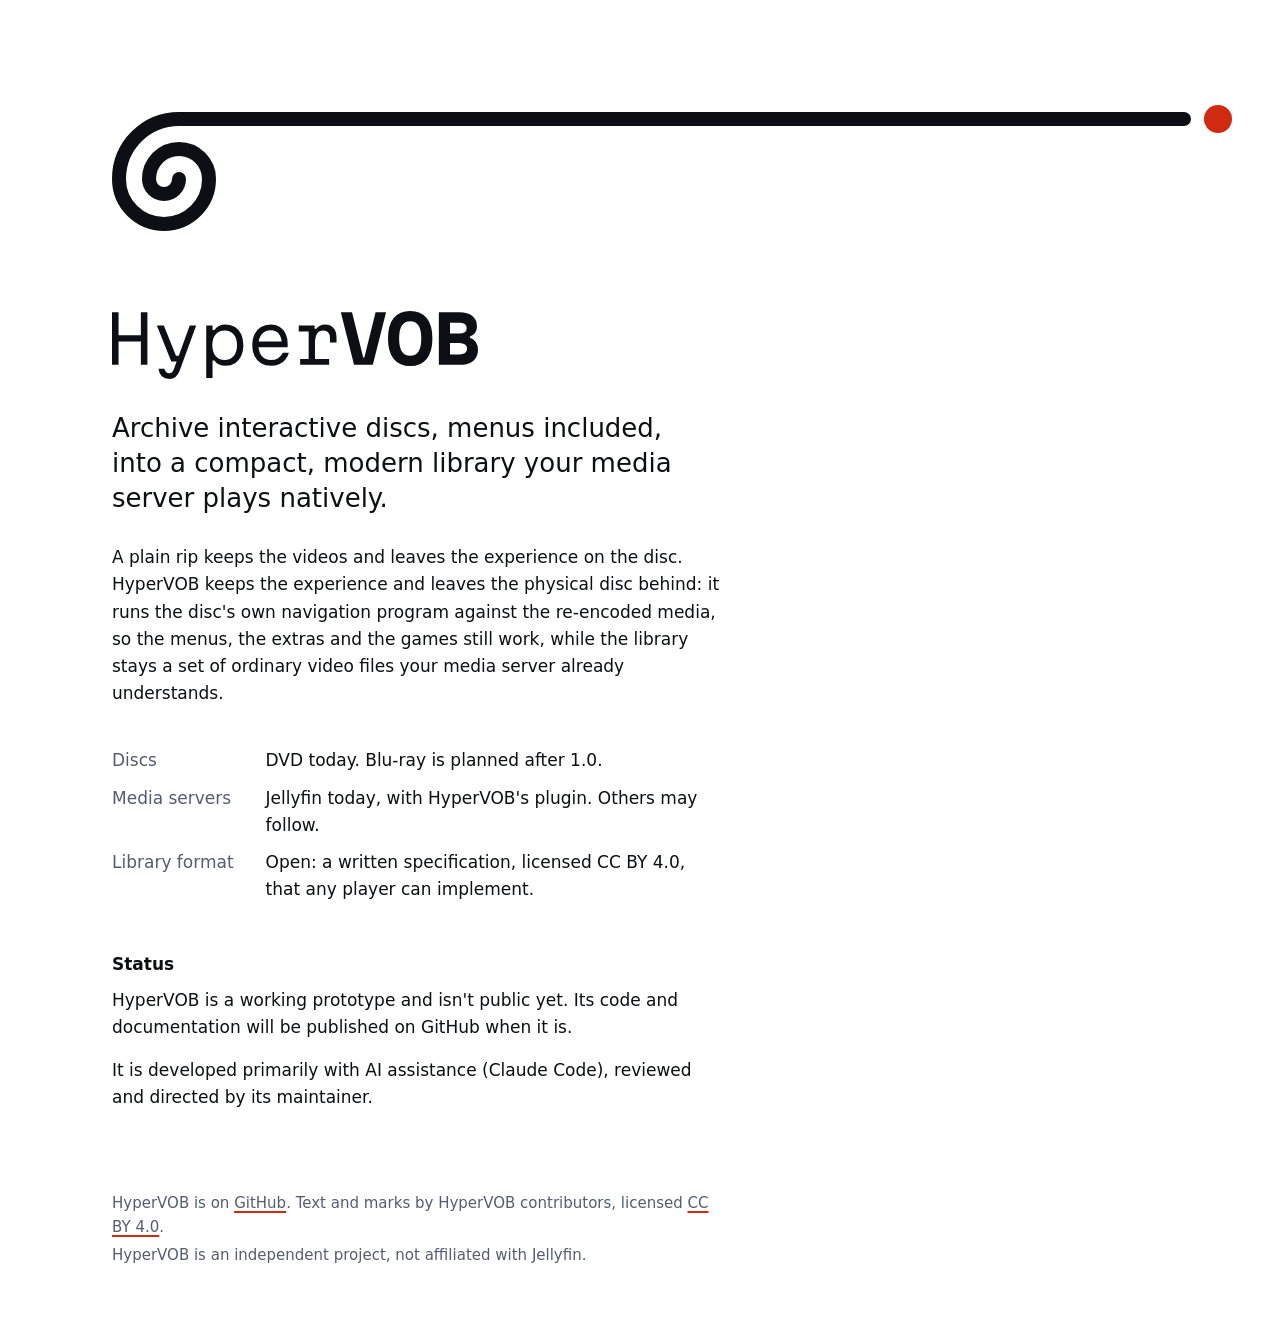
==== index.html @ 6cfd85b0 "feat: hypervob.media, HyperVOB's landing page One static page for GitHub Pages at the apex domain: t" ====
<!doctype html>
<!--
SPDX-FileCopyrightText: HyperVOB contributors
SPDX-License-Identifier: CC-BY-4.0
-->
<html lang="en-GB">
<head>
<meta charset="utf-8">
<meta http-equiv="Content-Security-Policy" content="default-src 'none'; img-src 'self'; style-src 'self'; base-uri 'none'; form-action 'none'">
<meta name="viewport" content="width=device-width, initial-scale=1">
<title>HyperVOB: archive interactive discs, menus included</title>
<meta name="description" content="Archive interactive discs, menus included, into a compact, modern library your media server plays natively.">
<link rel="canonical" href="https://hypervob.media/">
<meta name="color-scheme" content="light dark">
<meta name="theme-color" content="#0D0F14" media="(prefers-color-scheme: dark)">
<meta name="theme-color" content="#FFFFFF">
<link rel="icon" href="/assets/favicon.svg" type="image/svg+xml">
<link rel="stylesheet" href="/assets/site.css">
<meta property="og:type" content="website">
<meta property="og:site_name" content="HyperVOB">
<meta property="og:title" content="HyperVOB: the disc, unwound">
<meta property="og:description" content="Archive interactive discs, menus included, into a compact, modern library your media server plays natively.">
<meta property="og:url" content="https://hypervob.media/">
<meta property="og:image" content="https://hypervob.media/assets/social-preview.png">
<meta property="og:image:width" content="1280">
<meta property="og:image:height" content="640">
<meta property="og:image:alt" content="The HyperVOB mark and name, and the line: The disc, unwound.">
<meta name="twitter:card" content="summary_large_image">
</head>
<body>
<main class="page">
  <div class="track" aria-hidden="true">
    <svg class="track__spiral" viewBox="4.5 9.25 26.25 29.75" focusable="false">
      <path pathLength="1" d="M21.25 26A3.75 3.75 0 0 1 13.75 26A7.5 7.5 0 0 1 28.75 26A11.25 11.25 0 0 1 6.25 26A15 15 0 0 1 21.25 11L32 11"/>
    </svg>
    <div class="track__tail">
      <div class="track__run"></div>
      <div class="track__spot"></div>
    </div>
  </div>

  <h1 class="name">
    <picture>
      <source srcset="/assets/wordmark-on-dark.svg" media="(prefers-color-scheme: dark)">
      <img src="/assets/wordmark-on-light.svg" alt="HyperVOB" width="538" height="100">
    </picture>
  </h1>

  <p class="lead">Archive interactive discs, menus included, into a compact, modern library
  your media server plays natively.</p>

  <p>A plain rip keeps the videos and leaves the experience on the disc. HyperVOB keeps the
  experience and leaves the physical disc behind: it runs the disc's own navigation program
  against the re-encoded media, so the menus, the extras and the games still work, while
  the library stays a set of ordinary video files your media server already
  understands.</p>

  <dl class="facts">
    <dt>Discs</dt>
    <dd>DVD today. Blu-ray is planned after 1.0.</dd>
    <dt>Media servers</dt>
    <dd>Jellyfin today, with HyperVOB's plugin. Others may follow.</dd>
    <dt>Library format</dt>
    <dd>Open: a written specification, licensed CC BY 4.0, that any player can implement.</dd>
  </dl>

  <h2>Status</h2>
  <p>HyperVOB is a working prototype and isn't public yet. Its code and documentation will
  be published on GitHub when it is.</p>
  <p>It is developed primarily with AI assistance (Claude Code), reviewed and directed by
  its maintainer.</p>
</main>

<footer class="page page--footer">
  <p>HyperVOB is on <a href="https://github.com/HyperVOB">GitHub</a>. Text and marks by
  HyperVOB contributors, licensed
  <a href="https://creativecommons.org/licenses/by/4.0/">CC BY 4.0</a>.</p>
  <p>HyperVOB is an independent project, not affiliated with Jellyfin.</p>
</footer>
</body>
</html>
---- assets/site.css ----
/*
SPDX-FileCopyrightText: HyperVOB contributors
SPDX-License-Identifier: CC-BY-4.0

hypervob.media. Colours from the HyperVOB brand (Pit, Land, Track, 650 nm); system fonts,
as the brand keeps for interfaces: nothing loads from another site.
*/

/* Light, unless the reader prefers dark. */
:root {
  color-scheme: light dark;
  --ground: #fff;
  --text: #0d0f14; /* Pit, 19.2:1 on white */
  --muted: #545d6e; /* 6.6:1 on white; Track is 3.6:1 there */
  --spot: #d02a10; /* 650 deep, 5.2:1 on white */
  /* The track's scale, CSS pixels per unit of the mark's 48-unit drawing: with the
     display, from 2.25 on a phone to 5 on a wide screen. */
  --s: clamp(2.25px, 1.5px + 0.2vw, 5px);
}

/* Where round() exists: the stroke (3.5 units) a whole number of pixels and the track's
   top on a pixel, so the drawn spiral's run and the plain one carrying it on are edged
   alike, with no step where they meet. */
@supports (width: round(1.5px, 1px)) {
  :root {
    --s: round(clamp(2.25px, 1.5px + 0.2vw, 5px), 2px / 7);
  }

  main.page {
    padding-top: round(clamp(2.5rem, 9vw, 7rem), 1px);
  }
}

@media (prefers-color-scheme: dark) {
  :root {
    --ground: #0d0f14; /* Pit */
    --text: #e8ecf3; /* Land, 16.2:1 on Pit */
    --muted: #7d8799; /* Track, 5.3:1 on Pit */
    --spot: #ff3b1f; /* 650 nm, 5.4:1 on Pit */
  }
}

*,
*::before,
*::after {
  box-sizing: border-box;
}

html {
  background: var(--ground);
  color: var(--text);
  -webkit-text-size-adjust: 100%;
  text-size-adjust: 100%;
}

body {
  margin: 0;
  font: 1.0625rem/1.6 system-ui, -apple-system, "Segoe UI", Roboto, "Helvetica Neue", Arial,
    sans-serif;
  container-type: inline-size; /* cqw: the page's width without the scrollbar */
}

.page {
  max-width: 72rem;
  margin: 0 auto;
  padding: clamp(2.5rem, 9vw, 7rem) clamp(1rem, 5vw, 3rem) 0;
}

.page > p,
.page > h2,
.page > .facts {
  max-width: 38rem;
}

.page--footer {
  padding-top: 4rem;
  padding-bottom: 3rem;
  color: var(--muted);
  font-size: 0.9375rem;
}

.page--footer p {
  margin: 0 0 0.25rem;
}

/* The mark, unwound: its spiral, then the straight run carried on across the display to
   the laser spot, at the mark's own stroke (3.5) and spot (r 3.5, 3.25 past the run's
   end). The run reaches the display's right gutter, past the column's 72rem. */
.track {
  display: flex;
  align-items: flex-start;
  margin-right: calc((min(100cqw, 72rem) - 100cqw) / 2);
  margin-bottom: clamp(2.5rem, 7vw, 5rem);
}

.track__spiral {
  flex: none;
  width: calc(26.25 * var(--s));
  height: calc(29.75 * var(--s));
  overflow: hidden;
}

.track__spiral path {
  fill: none;
  stroke: var(--text);
  stroke-width: 3.5;
  stroke-linecap: round;
  stroke-linejoin: round;
}

/* The run and the spot, as tall as the spot and centred on the drawing's run. */
.track__tail {
  display: flex;
  flex: 1 1 auto;
  align-items: center;
  height: calc(7 * var(--s));
  margin: calc(-1.75 * var(--s)) 0 0 -1px; /* -1px: no seam where the two runs meet */
}

.track__run {
  flex: 1 1 auto;
  height: calc(3.5 * var(--s));
  border-radius: 0 999px 999px 0;
  background: var(--text);
}

.track__spot {
  flex: none;
  width: calc(7 * var(--s));
  height: calc(7 * var(--s));
  margin-left: calc(3.25 * var(--s));
  border-radius: 50%;
  background: var(--spot);
}

/* How far the tail has been read, in units of the mark. */
@property --read {
  syntax: "<number>";
  inherits: false;
  initial-value: 0;
}

/* Read once, from the centre out, at one speed: as a disc is read at a constant linear
   velocity, the track is drawn at 220 units of the mark a second (the spiral's 105 units
   in 0.48 s), so a longer track, on a wider display, takes longer to unroll. */
@media (prefers-reduced-motion: no-preference) {
  .track__spiral path {
    stroke-dasharray: 1 2;
    stroke-dashoffset: 1;
    animation: read 0.48s linear forwards;
  }

  .track__tail {
    clip-path: inset(0 max(0px, calc(100% - var(--read) * var(--s))) 0 0);
    animation: unroll 6s linear 0.48s both; /* 1320 units: past any display's track */
  }
}

@keyframes read {
  to {
    stroke-dashoffset: 0;
  }
}

@keyframes unroll {
  from {
    --read: 0;
  }

  to {
    --read: 1320;
  }
}

.name {
  margin: 0 0 clamp(1.25rem, 3vw, 2rem);
  line-height: 0;
}

.name img {
  width: auto;
  height: clamp(2.25rem, 6.5vw, 4.25rem);
}

.lead {
  margin: 0 0 1.75rem;
  font-size: clamp(1.3125rem, 2.4vw, 1.625rem);
  line-height: 1.35;
}

p {
  margin: 0 0 1rem;
}

h2 {
  margin: 3rem 0 0.5rem;
  font-size: 1.0625rem;
  font-weight: 650;
  line-height: 1.6;
}

.facts {
  display: grid;
  grid-template-columns: max-content 1fr;
  gap: 0.625rem 2rem;
  margin: 2.5rem 0 0;
}

.facts dt {
  color: var(--muted);
}

.facts dd {
  margin: 0;
}

@media (max-width: 30rem) {
  .facts {
    grid-template-columns: 1fr;
    gap: 0;
  }

  .facts dd {
    margin-bottom: 0.875rem;
  }
}

a {
  color: inherit;
  text-decoration-color: var(--spot);
  text-decoration-thickness: 0.1em;
  text-underline-offset: 0.2em;
}

a:hover {
  color: var(--spot);
}

a:focus-visible {
  outline: 2px solid var(--spot);
  outline-offset: 3px;
  border-radius: 2px;
}
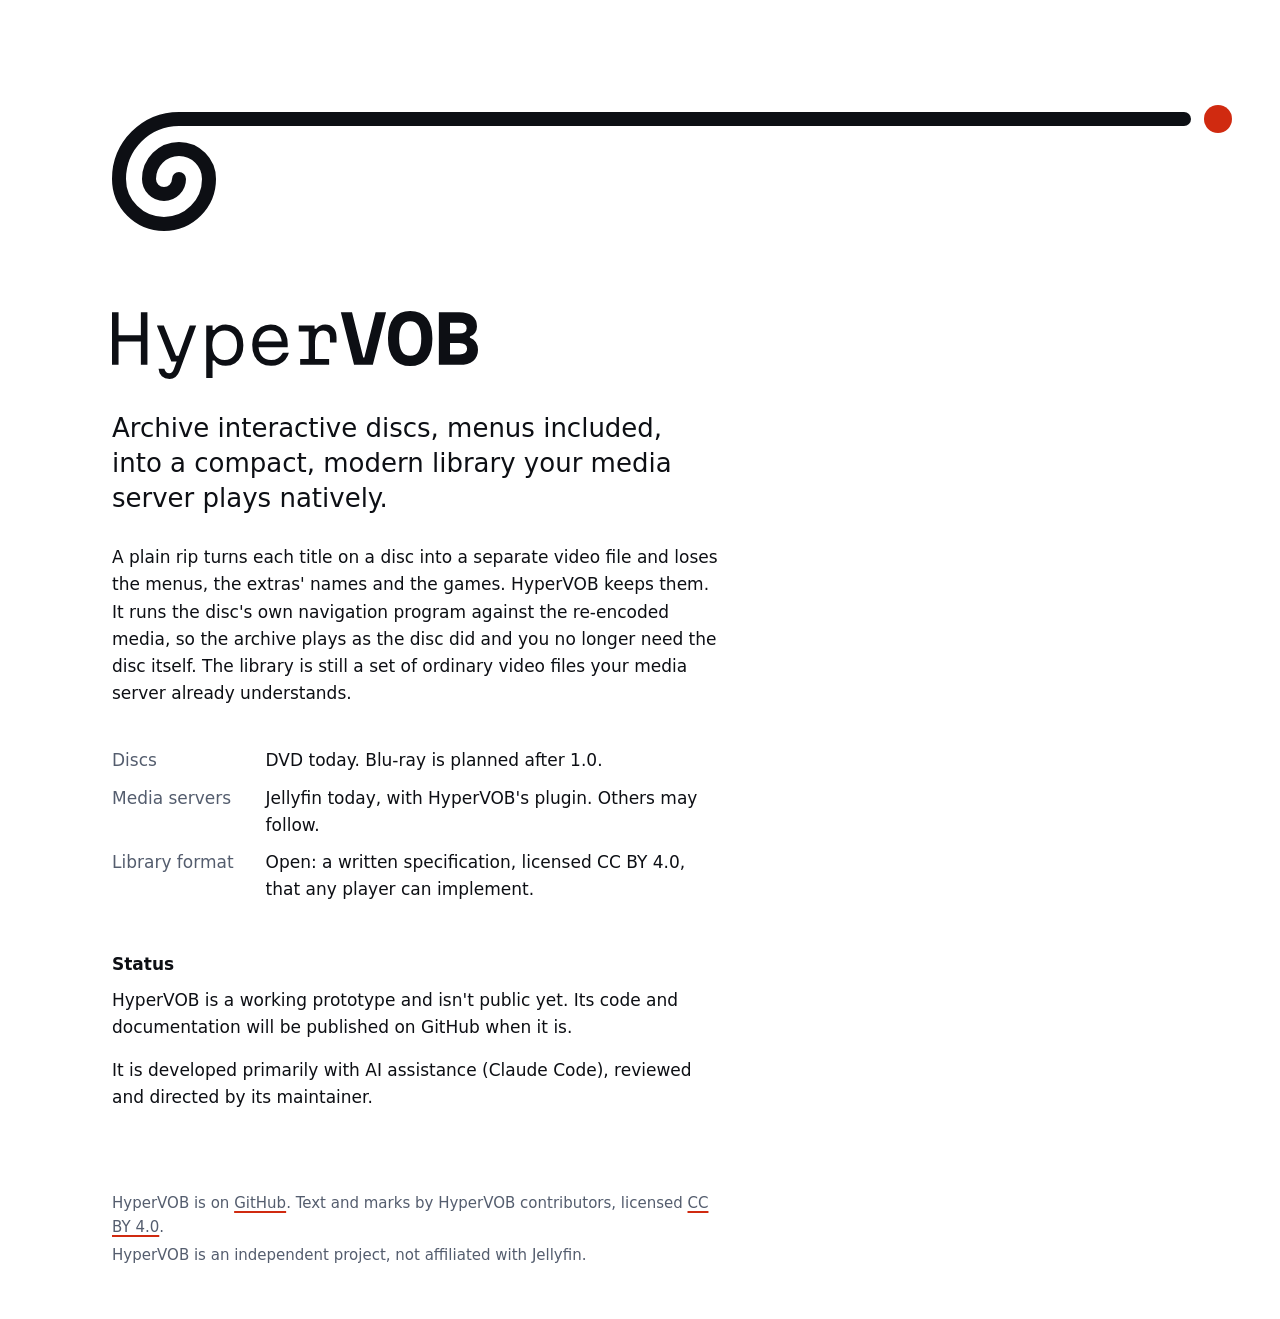
==== commit 6572f6a4: "fix: the rip paragraph says what a rip loses, in plain sentences The paragraph was a mirrored pair (" ====
--- a/index.html
+++ b/index.html
@@ -49,11 +49,11 @@
   <p class="lead">Archive interactive discs, menus included, into a compact, modern library
   your media server plays natively.</p>
 
-  <p>A plain rip keeps the videos and leaves the experience on the disc. HyperVOB keeps the
-  experience and leaves the physical disc behind: it runs the disc's own navigation program
-  against the re-encoded media, so the menus, the extras and the games still work, while
-  the library stays a set of ordinary video files your media server already
-  understands.</p>
+  <p>A plain rip turns each title on a disc into a separate video file and loses the menus,
+  the extras' names and the games. HyperVOB keeps them. It runs the disc's own navigation
+  program against the re-encoded media, so the archive plays as the disc did and you no
+  longer need the disc itself. The library is still a set of ordinary video files your
+  media server already understands.</p>
 
   <dl class="facts">
     <dt>Discs</dt>
